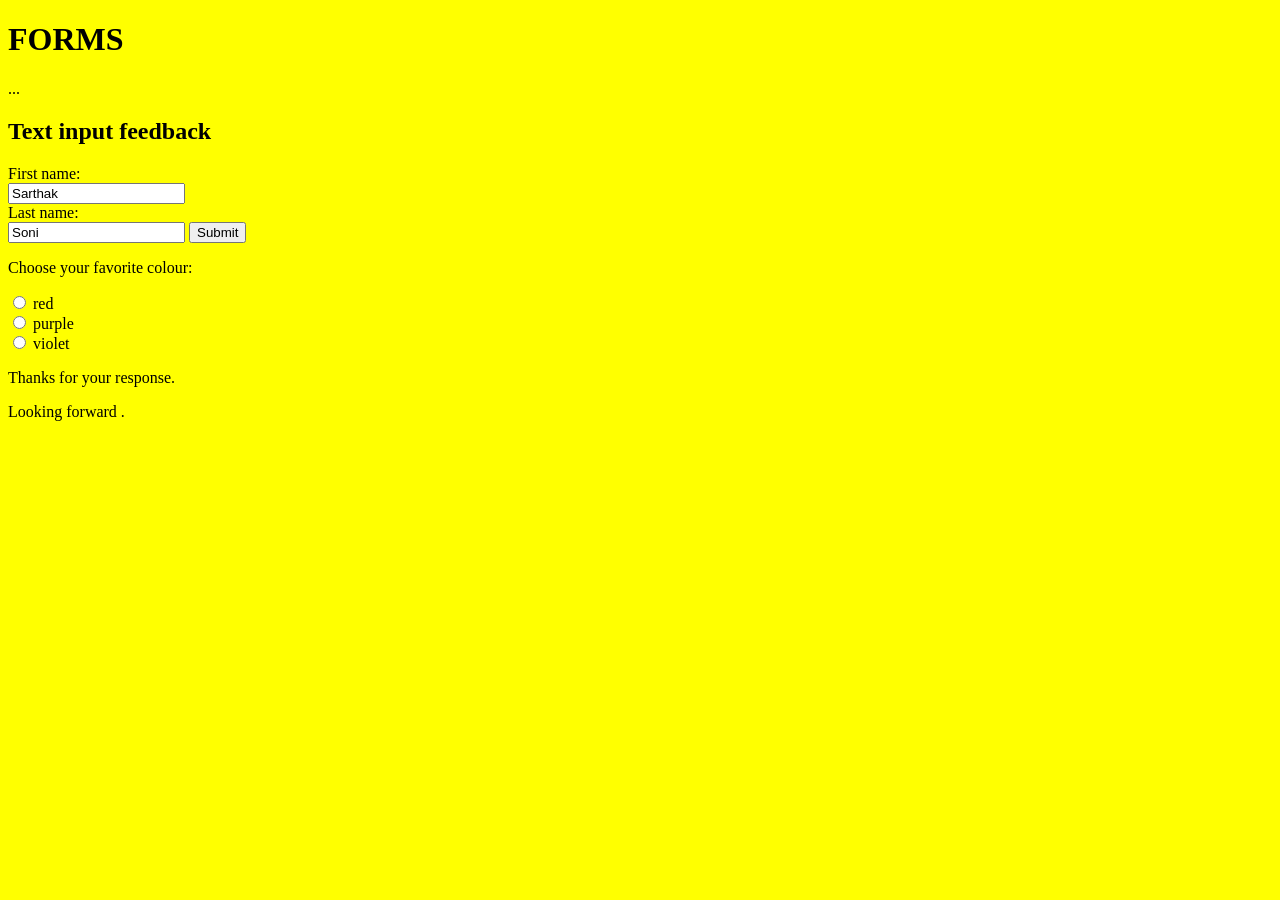
==== index.html @ d7a21d39 "initial commit" ====
<!DOCTYPE html>
<html>
<body>
<h1 style="background-color:yellow;">FORMS</h1>
<p style="background-color:yellow;">...</p>
<h2>Text input feedback</h2>

<form>
  <label for="fname">First name:</label><br>
  <input type="text" id="fname" name="fname" value="Sarthak"><br>
  <label for="lname">Last name:</label><br>
  <input type="text" id="lname" name="lname" value="Soni">
   <input type="submit" value="Submit">
<body style="background-color:yellow;">

</form>
<p>Choose your favorite colour:</p>

<form>
  <input type="radio" id="red" name="fav_colour" value="yellow">
  <label for="red">red</label><br>
  <input type="radio" id="purple" name="fav_colour" value="green">
  <label for="purple">purple</label><br>
  <input type="radio" id="violet" name="fav_colour" value="pink">
  <label for="violet">violet</label>
</form>

<p>Thanks for your response.</p>

<p>Looking forward .</p>

</body>
</html>
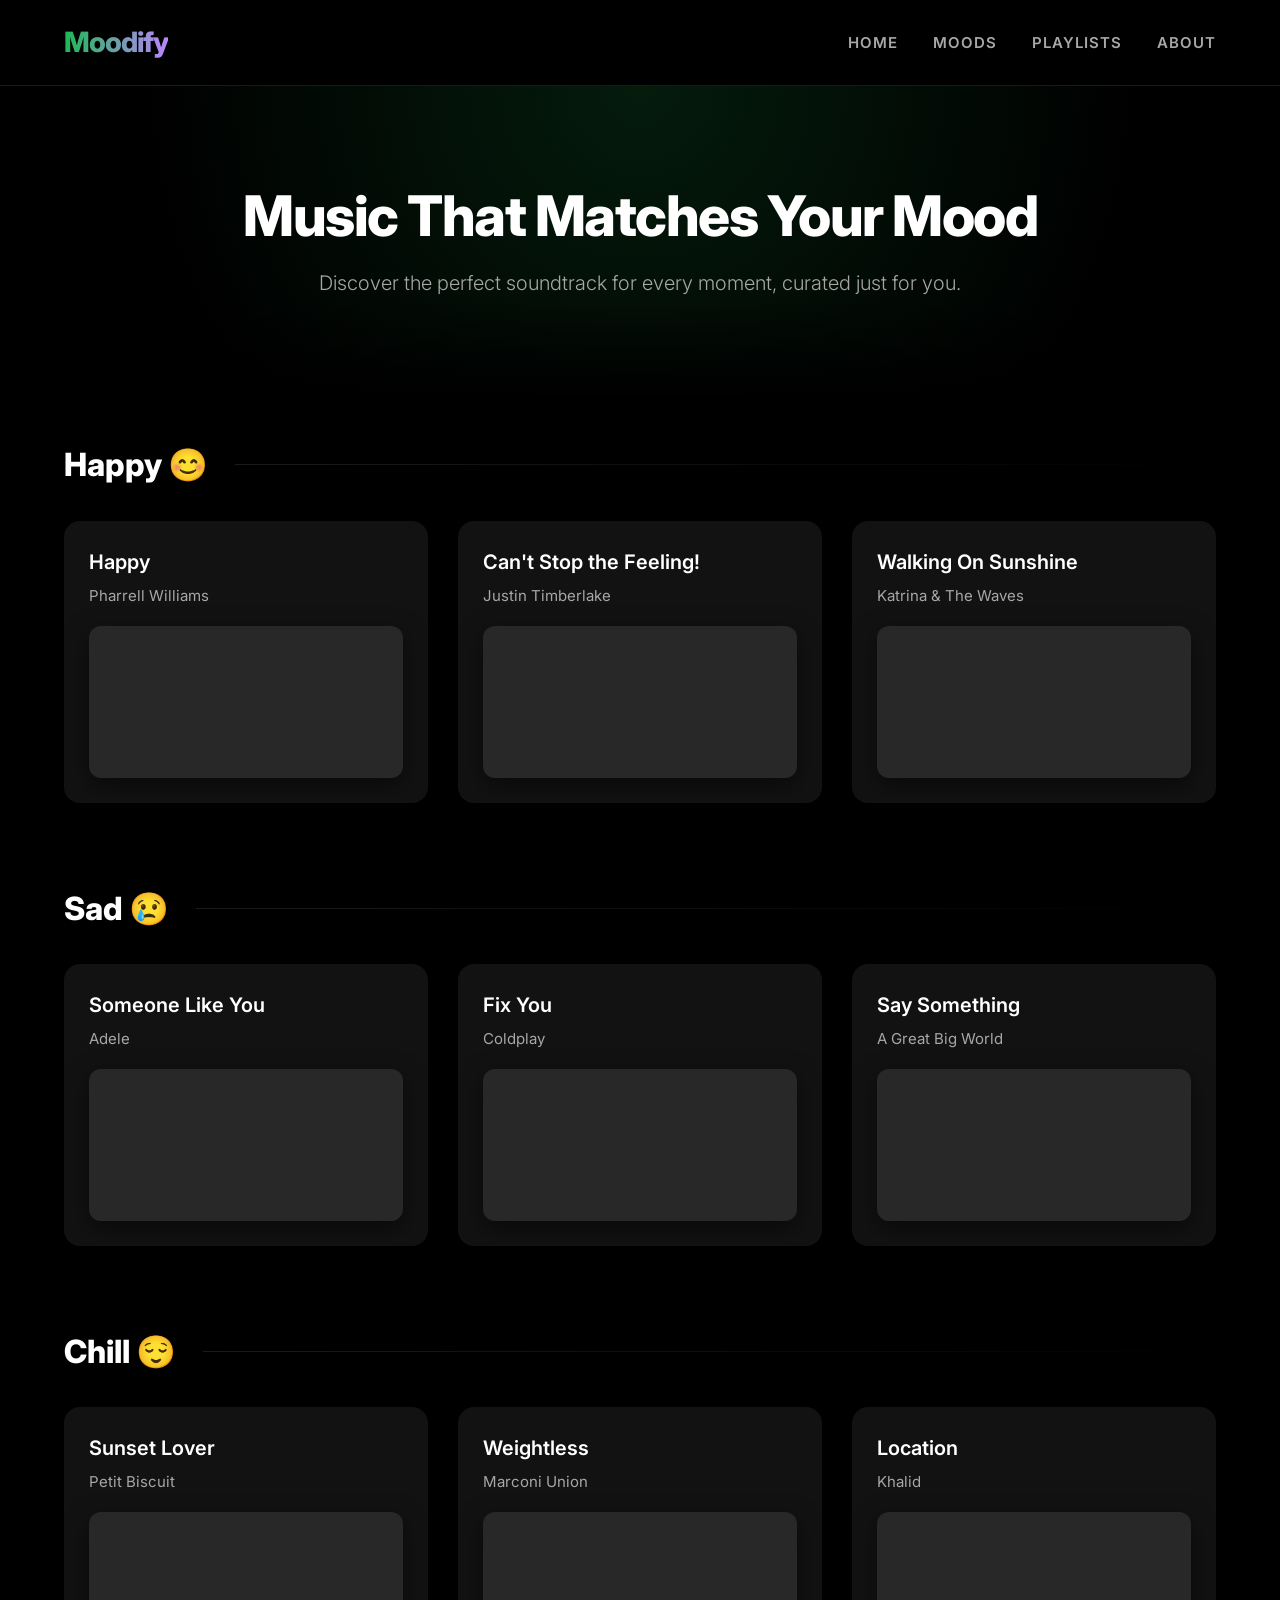
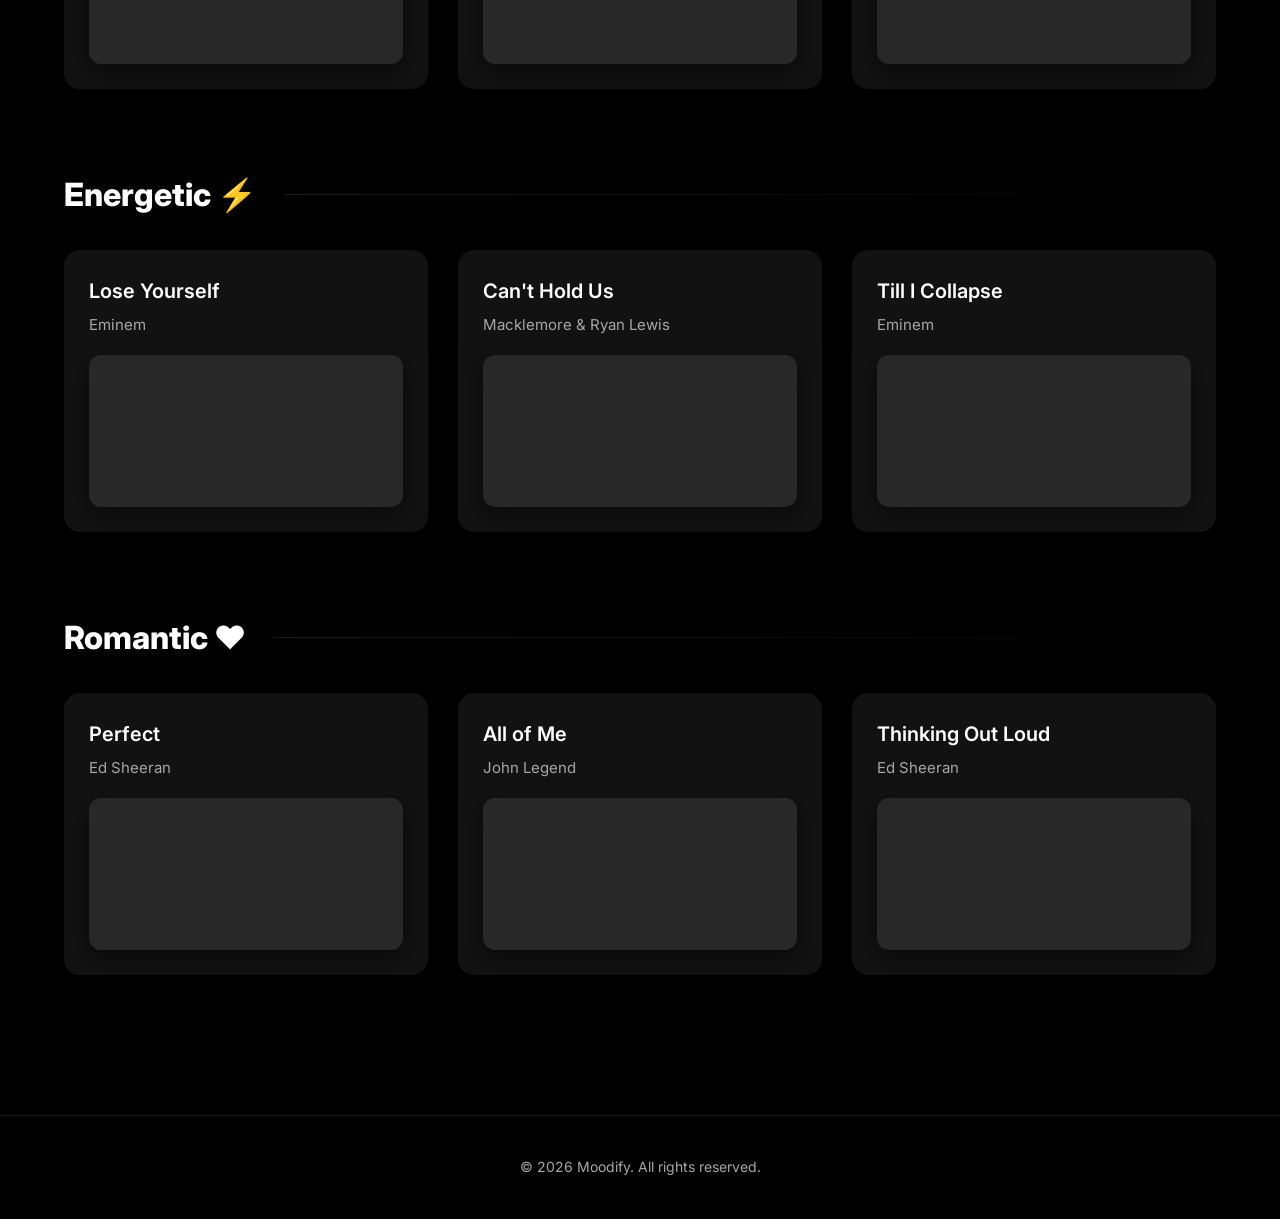
==== commit a4844ed8: "added playlist page" ====
--- a/index.html
+++ b/index.html
@@ -1,33 +1,130 @@
 <!DOCTYPE html>
-<html>
+<html lang="en">
+<head>
+    <meta charset="UTF-8">
+    <meta name="viewport" content="width=device-width, initial-scale=1.0">
+    <title>Moodify – Music That Matches Your Mood</title>
+    <link href="https://fonts.googleapis.com/css2?family=Inter:wght@300;400;600;800&display=swap" rel="stylesheet">
+    <link rel="stylesheet" href="style.css">
+</head>
 <body>
-<h1 style="background-color:yellow;">FORMS</h1>
-<p style="background-color:yellow;">...</p>
-<h2>Text input feedback</h2>
+    <nav class="navbar" id="main-nav">
+        <div class="logo">Moodify</div>
+        <ul class="nav-links">
+            <li><a href="#home">Home</a></li>
+            <li><a href="#moods">Moods</a></li>
+            <li><a href="#playlists">Playlists</a></li>
+            <li><a href="#about">About</a></li>
+        </ul>
+    </nav>
 
-<form>
-  <label for="fname">First name:</label><br>
-  <input type="text" id="fname" name="fname" value="Sarthak"><br>
-  <label for="lname">Last name:</label><br>
-  <input type="text" id="lname" name="lname" value="Soni">
-   <input type="submit" value="Submit">
-<body style="background-color:yellow;">
+    <header class="hero" id="home">
+        <div class="hero-content">
+            <h1>Music That Matches Your Mood</h1>
+            <p>Discover the perfect soundtrack for every moment, curated just for you.</p>
+        </div>
+    </header>
 
-</form>
-<p>Choose your favorite colour:</p>
+    <main id="moods" class="moods-container">
+        <!-- Happy Section -->
+        <section class="mood-section" id="mood-happy">
+            <h2 class="mood-title">Happy 😊</h2>
+            <div class="card-grid">
+                <div class="song-card">
+                    <div class="song-info"><h3>Happy</h3><p>Pharrell Williams</p></div>
+                    <iframe style="border-radius:12px" src="https://open.spotify.com/embed/track/60nZcImGEnVKZQuymD2oVN?utm_source=generator&theme=0" width="100%" height="152" frameBorder="0" allowfullscreen="" allow="autoplay; clipboard-write; encrypted-media; fullscreen; picture-in-picture" loading="lazy"></iframe>
+                </div>
+                <div class="song-card">
+                    <div class="song-info"><h3>Can't Stop the Feeling!</h3><p>Justin Timberlake</p></div>
+                    <iframe style="border-radius:12px" src="https://open.spotify.com/embed/track/1WkMMavIMc4JZ8cfMqkHcA?utm_source=generator&theme=0" width="100%" height="152" frameBorder="0" allowfullscreen="" allow="autoplay; clipboard-write; encrypted-media; fullscreen; picture-in-picture" loading="lazy"></iframe>
+                </div>
+                <div class="song-card">
+                    <div class="song-info"><h3>Walking On Sunshine</h3><p>Katrina & The Waves</p></div>
+                    <iframe style="border-radius:12px" src="https://open.spotify.com/embed/track/05wIrZSwqk2JZ1mumHl5eq?utm_source=generator&theme=0" width="100%" height="152" frameBorder="0" allowfullscreen="" allow="autoplay; clipboard-write; encrypted-media; fullscreen; picture-in-picture" loading="lazy"></iframe>
+                </div>
+            </div>
+        </section>
 
-<form>
-  <input type="radio" id="red" name="fav_colour" value="yellow">
-  <label for="red">red</label><br>
-  <input type="radio" id="purple" name="fav_colour" value="green">
-  <label for="purple">purple</label><br>
-  <input type="radio" id="violet" name="fav_colour" value="pink">
-  <label for="violet">violet</label>
-</form>
+        <!-- Sad Section -->
+        <section class="mood-section" id="mood-sad">
+            <h2 class="mood-title">Sad 😢</h2>
+            <div class="card-grid">
+                <div class="song-card">
+                    <div class="song-info"><h3>Someone Like You</h3><p>Adele</p></div>
+                    <iframe style="border-radius:12px" src="https://open.spotify.com/embed/track/1zwMYTA5nlNjZxYrvBB2pV?utm_source=generator&theme=0" width="100%" height="152" frameBorder="0" allowfullscreen="" allow="autoplay; clipboard-write; encrypted-media; fullscreen; picture-in-picture" loading="lazy"></iframe>
+                </div>
+                <div class="song-card">
+                    <div class="song-info"><h3>Fix You</h3><p>Coldplay</p></div>
+                    <iframe style="border-radius:12px" src="https://open.spotify.com/embed/track/4r6eCGYijhHttw2cOADZTo?utm_source=generator&theme=0" width="100%" height="152" frameBorder="0" allowfullscreen="" allow="autoplay; clipboard-write; encrypted-media; fullscreen; picture-in-picture" loading="lazy"></iframe>
+                </div>
+                <div class="song-card">
+                    <div class="song-info"><h3>Say Something</h3><p>A Great Big World</p></div>
+                    <iframe style="border-radius:12px" src="https://open.spotify.com/embed/track/60a0Rd6pjAWkO1O1A61k41?utm_source=generator&theme=0" width="100%" height="152" frameBorder="0" allowfullscreen="" allow="autoplay; clipboard-write; encrypted-media; fullscreen; picture-in-picture" loading="lazy"></iframe>
+                </div>
+            </div>
+        </section>
 
-<p>Thanks for your response.</p>
+        <!-- Chill Section -->
+        <section class="mood-section" id="mood-chill">
+            <h2 class="mood-title">Chill 😌</h2>
+            <div class="card-grid">
+                <div class="song-card">
+                    <div class="song-info"><h3>Sunset Lover</h3><p>Petit Biscuit</p></div>
+                    <iframe style="border-radius:12px" src="https://open.spotify.com/embed/track/0hNduWmlWmEmuwEFcYvRuN?utm_source=generator&theme=0" width="100%" height="152" frameBorder="0" allowfullscreen="" allow="autoplay; clipboard-write; encrypted-media; fullscreen; picture-in-picture" loading="lazy"></iframe>
+                </div>
+                <div class="song-card">
+                    <div class="song-info"><h3>Weightless</h3><p>Marconi Union</p></div>
+                    <iframe style="border-radius:12px" src="https://open.spotify.com/embed/track/6kkwzB6hHLvdFqONzgvDBy?utm_source=generator&theme=0" width="100%" height="152" frameBorder="0" allowfullscreen="" allow="autoplay; clipboard-write; encrypted-media; fullscreen; picture-in-picture" loading="lazy"></iframe>
+                </div>
+                <div class="song-card">
+                    <div class="song-info"><h3>Location</h3><p>Khalid</p></div>
+                    <iframe style="border-radius:12px" src="https://open.spotify.com/embed/track/152lZdxL1OR0ZMW6KquMif?utm_source=generator&theme=0" width="100%" height="152" frameBorder="0" allowfullscreen="" allow="autoplay; clipboard-write; encrypted-media; fullscreen; picture-in-picture" loading="lazy"></iframe>
+                </div>
+            </div>
+        </section>
 
-<p>Looking forward .</p>
+        <!-- Energetic Section -->
+        <section class="mood-section" id="mood-energetic">
+            <h2 class="mood-title">Energetic ⚡</h2>
+            <div class="card-grid">
+                <div class="song-card">
+                    <div class="song-info"><h3>Lose Yourself</h3><p>Eminem</p></div>
+                    <iframe style="border-radius:12px" src="https://open.spotify.com/embed/track/7lQ8MOhq6IN2w8EYcFxc48?utm_source=generator&theme=0" width="100%" height="152" frameBorder="0" allowfullscreen="" allow="autoplay; clipboard-write; encrypted-media; fullscreen; picture-in-picture" loading="lazy"></iframe>
+                </div>
+                <div class="song-card">
+                    <div class="song-info"><h3>Can't Hold Us</h3><p>Macklemore & Ryan Lewis</p></div>
+                    <iframe style="border-radius:12px" src="https://open.spotify.com/embed/track/3b0E5A7uAofB0qWvQo3mEv?utm_source=generator&theme=0" width="100%" height="152" frameBorder="0" allowfullscreen="" allow="autoplay; clipboard-write; encrypted-media; fullscreen; picture-in-picture" loading="lazy"></iframe>
+                </div>
+                <div class="song-card">
+                    <div class="song-info"><h3>Till I Collapse</h3><p>Eminem</p></div>
+                    <iframe style="border-radius:12px" src="https://open.spotify.com/embed/track/4xkOaSrkexMciUUogZKVTS?utm_source=generator&theme=0" width="100%" height="152" frameBorder="0" allowfullscreen="" allow="autoplay; clipboard-write; encrypted-media; fullscreen; picture-in-picture" loading="lazy"></iframe>
+                </div>
+            </div>
+        </section>
+
+        <!-- Romantic Section -->
+        <section class="mood-section" id="mood-romantic">
+            <h2 class="mood-title">Romantic ❤️</h2>
+            <div class="card-grid">
+                <div class="song-card">
+                    <div class="song-info"><h3>Perfect</h3><p>Ed Sheeran</p></div>
+                    <iframe style="border-radius:12px" src="https://open.spotify.com/embed/track/0tgVpDi06u2M7T0c265R44?utm_source=generator&theme=0" width="100%" height="152" frameBorder="0" allowfullscreen="" allow="autoplay; clipboard-write; encrypted-media; fullscreen; picture-in-picture" loading="lazy"></iframe>
+                </div>
+                <div class="song-card">
+                    <div class="song-info"><h3>All of Me</h3><p>John Legend</p></div>
+                    <iframe style="border-radius:12px" src="https://open.spotify.com/embed/track/3U4isOIWM3VvDubwSI3y7a?utm_source=generator&theme=0" width="100%" height="152" frameBorder="0" allowfullscreen="" allow="autoplay; clipboard-write; encrypted-media; fullscreen; picture-in-picture" loading="lazy"></iframe>
+                </div>
+                <div class="song-card">
+                    <div class="song-info"><h3>Thinking Out Loud</h3><p>Ed Sheeran</p></div>
+                    <iframe style="border-radius:12px" src="https://open.spotify.com/embed/track/34gCuhDGsG4bEicF4t5u8t?utm_source=generator&theme=0" width="100%" height="152" frameBorder="0" allowfullscreen="" allow="autoplay; clipboard-write; encrypted-media; fullscreen; picture-in-picture" loading="lazy"></iframe>
+                </div>
+            </div>
+        </section>
+    </main>
+
+    <footer id="about">
+        <p>&copy; 2026 Moodify. All rights reserved.</p>
+    </footer>
 
 </body>
 </html>
--- a/style.css
+++ b/style.css
@@ -0,0 +1,279 @@
+@import url('https://fonts.googleapis.com/css2?family=Inter:wght@300;400;600;800&display=swap');
+
+:root {
+    --bg-base: #000000;
+    --bg-surface: #121212;
+    --bg-surface-hover: #1f1f1f;
+    --text-primary: #ffffff;
+    --text-secondary: #a7a7a7;
+    --accent-green: #1DB954;
+    --accent-purple: #bb86fc;
+    --border-subtle: rgba(255, 255, 255, 0.1);
+}
+
+* {
+    margin: 0;
+    padding: 0;
+    box-sizing: border-box;
+}
+
+body {
+    background-color: var(--bg-base);
+    color: var(--text-primary);
+    font-family: 'Inter', -apple-system, BlinkMacSystemFont, sans-serif;
+    line-height: 1.6;
+    overflow-x: hidden;
+}
+
+/* Scrollbar styling */
+::-webkit-scrollbar {
+    width: 8px;
+}
+::-webkit-scrollbar-track {
+    background: var(--bg-base);
+}
+::-webkit-scrollbar-thumb {
+    background: #333;
+    border-radius: 4px;
+}
+::-webkit-scrollbar-thumb:hover {
+    background: #555;
+}
+
+/* Navbar */
+.navbar {
+    display: flex;
+    justify-content: space-between;
+    align-items: center;
+    padding: 20px 5%;
+    background-color: rgba(0, 0, 0, 0.85);
+    backdrop-filter: blur(12px);
+    -webkit-backdrop-filter: blur(12px);
+    position: sticky;
+    top: 0;
+    z-index: 1000;
+    border-bottom: 1px solid var(--border-subtle);
+}
+
+.logo {
+    font-size: 28px;
+    font-weight: 800;
+    letter-spacing: -1px;
+    background: linear-gradient(90deg, var(--accent-green), var(--accent-purple));
+    -webkit-background-clip: text;
+    -webkit-text-fill-color: transparent;
+    cursor: pointer;
+}
+
+.nav-links {
+    list-style: none;
+    display: flex;
+    gap: 35px;
+}
+
+.nav-links li a {
+    color: var(--text-secondary);
+    text-decoration: none;
+    font-weight: 600;
+    font-size: 15px;
+    text-transform: uppercase;
+    letter-spacing: 1px;
+    transition: color 0.3s ease, text-shadow 0.3s ease;
+}
+
+.nav-links li a:hover {
+    color: var(--text-primary);
+    text-shadow: 0 0 8px rgba(255,255,255,0.4);
+}
+
+/* Hero Section */
+.hero {
+    position: relative;
+    padding: 100px 5%;
+    text-align: center;
+    background: radial-gradient(circle at top center, rgba(29, 185, 84, 0.15) 0%, rgba(0,0,0,1) 70%);
+}
+
+.hero::after {
+    content: '';
+    position: absolute;
+    bottom: 0;
+    left: 0;
+    right: 0;
+    height: 100px;
+    background: linear-gradient(to bottom, transparent, var(--bg-base));
+}
+
+.hero-content {
+    position: relative;
+    z-index: 10;
+    max-width: 800px;
+    margin: 0 auto;
+}
+
+.hero h1 {
+    font-size: 56px;
+    font-weight: 800;
+    margin-bottom: 20px;
+    line-height: 1.1;
+    letter-spacing: -1.5px;
+}
+
+.hero p {
+    font-size: 20px;
+    color: var(--text-secondary);
+    font-weight: 300;
+}
+
+/* Moods Container & Grid */
+.moods-container {
+    padding: 40px 5%;
+    max-width: 1600px;
+    margin: 0 auto;
+}
+
+.mood-section {
+    margin-bottom: 80px;
+}
+
+.mood-title {
+    font-size: 32px;
+    font-weight: 800;
+    margin-bottom: 30px;
+    display: flex;
+    align-items: center;
+    gap: 12px;
+}
+
+.mood-title::after {
+    content: '';
+    flex: 1;
+    height: 1px;
+    background: linear-gradient(90deg, var(--border-subtle), transparent);
+    margin-left: 15px;
+}
+
+.card-grid {
+    display: grid;
+    grid-template-columns: repeat(auto-fill, minmax(280px, 1fr));
+    gap: 30px;
+}
+
+/* Song Card Styles & Animations */
+.song-card {
+    background-color: var(--bg-surface);
+    border-radius: 16px;
+    padding: 24px;
+    transition: all 0.4s cubic-bezier(0.175, 0.885, 0.32, 1.275);
+    border: 1px solid transparent;
+    display: flex;
+    flex-direction: column;
+    justify-content: space-between;
+    position: relative;
+    overflow: hidden;
+    gap: 18px;
+}
+
+.song-card::before {
+    content: '';
+    position: absolute;
+    top: 0; left: 0; right: 0; bottom: 0;
+    border-radius: 16px;
+    box-shadow: 0 0 0 0 rgba(29, 185, 84, 0);
+    transition: box-shadow 0.4s ease;
+    pointer-events: none;
+}
+
+/* Hover effect scaling */
+.song-card:hover {
+    background-color: var(--bg-surface-hover);
+    transform: translateY(-8px) scale(1.02);
+    border-color: rgba(29, 185, 84, 0.4);
+    z-index: 5;
+}
+
+/* Base glowing effect on hover */
+.song-card:hover::before {
+    box-shadow: inset 0 0 20px rgba(29, 185, 84, 0.05), 0 15px 35px rgba(29, 185, 84, 0.15);
+}
+
+.song-info h3 {
+    font-size: 20px;
+    font-weight: 600;
+    color: var(--text-primary);
+    margin-bottom: 6px;
+    white-space: nowrap;
+    overflow: hidden;
+    text-overflow: ellipsis;
+}
+
+.song-info p {
+    font-size: 15px;
+    color: var(--text-secondary);
+    font-weight: 400;
+}
+
+iframe {
+    border-radius: 12px;
+    box-shadow: 0 8px 24px rgba(0, 0, 0, 0.5);
+    transition: opacity 0.3s ease;
+    background-color: #282828; /* placeholder while loading */
+}
+
+/* Mood-Specific Glowing Borders & Shadows */
+#mood-happy .song-card:hover { border-color: rgba(255, 215, 0, 0.6); }
+#mood-happy .song-card:hover::before { box-shadow: 0 15px 35px rgba(255, 215, 0, 0.15); }
+
+#mood-sad .song-card:hover { border-color: rgba(65, 105, 225, 0.6); }
+#mood-sad .song-card:hover::before { box-shadow: 0 15px 35px rgba(65, 105, 225, 0.15); }
+
+#mood-chill .song-card:hover { border-color: rgba(187, 134, 252, 0.6); }
+#mood-chill .song-card:hover::before { box-shadow: 0 15px 35px rgba(187, 134, 252, 0.15); }
+
+#mood-energetic .song-card:hover { border-color: rgba(255, 69, 0, 0.6); }
+#mood-energetic .song-card:hover::before { box-shadow: 0 15px 35px rgba(255, 69, 0, 0.15); }
+
+#mood-romantic .song-card:hover { border-color: rgba(255, 20, 147, 0.6); }
+#mood-romantic .song-card:hover::before { box-shadow: 0 15px 35px rgba(255, 20, 147, 0.15); }
+
+/* Footer */
+footer {
+    text-align: center;
+    padding: 40px;
+    border-top: 1px solid var(--border-subtle);
+    color: var(--text-secondary);
+    font-size: 14px;
+    margin-top: 20px;
+    background: rgba(0,0,0,0.5);
+}
+
+/* Responsive Breakpoints */
+@media (max-width: 768px) {
+    .navbar {
+        flex-direction: column;
+        padding: 20px;
+        gap: 20px;
+    }
+    
+    .nav-links {
+        gap: 20px;
+        flex-wrap: wrap;
+        justify-content: center;
+    }
+    
+    .hero {
+        padding: 60px 5%;
+    }
+    
+    .hero h1 {
+        font-size: 38px;
+    }
+    
+    .mood-title {
+        font-size: 26px;
+    }
+    
+    .card-grid {
+        grid-template-columns: 1fr;
+    }
+}
